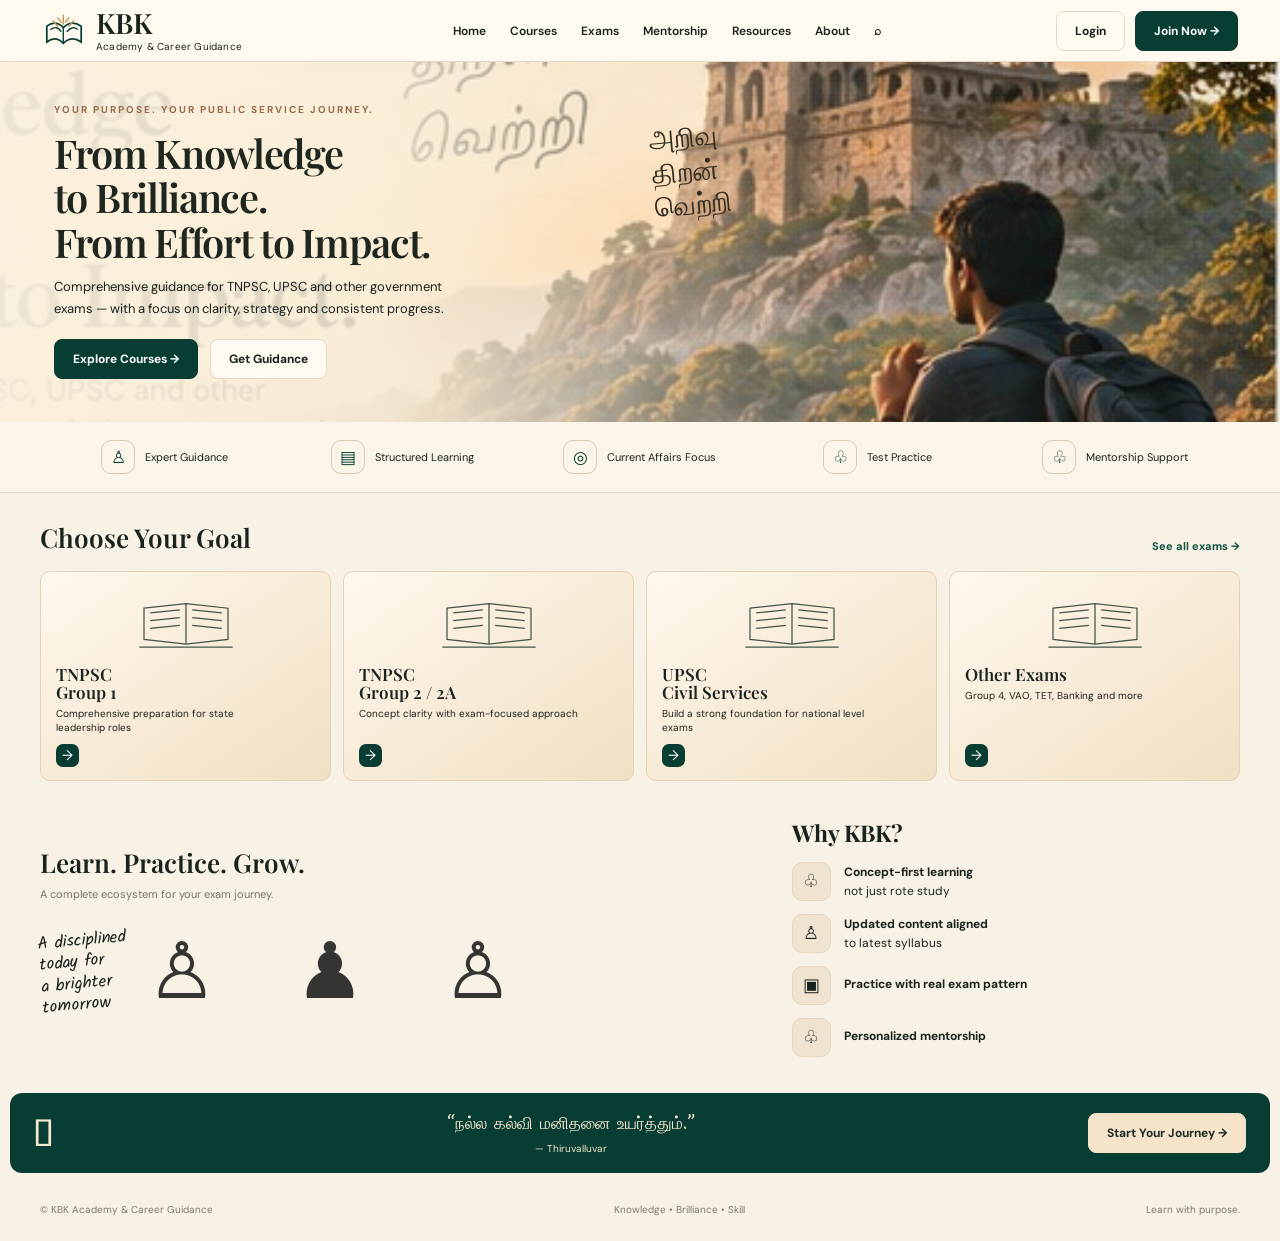
==== index.html @ b82e8f91 "Add files via upload" ====
<!doctype html>
<html lang="en"><head><meta charset="utf-8"><meta name="viewport" content="width=device-width,initial-scale=1"><title>KBK Academy & Career Guidance</title><link rel="stylesheet" href="styles.css"></head>
<body>
<header class="topbar"><a class="brand" href="index.html"><span class="brandmark"><svg viewBox="0 0 64 54" fill="none" aria-hidden="true"><path d="M7 20Q20 10 31 22Q43 10 57 20V43Q43 33 31 45Q20 33 7 43Z" stroke="currentColor" stroke-width="2.5"/><path d="M31 22V45M12 25Q22 18 28 28M36 28Q45 18 52 25" stroke="currentColor" stroke-width="2"/><path d="M31 4V17M23 8l5 6M39 8l-5 6M16 12l7 8M46 12l-7 8" stroke="#c39b5b" stroke-width="2" stroke-linecap="round"/></svg></span><span class="brandname">KBK<small>Academy & Career Guidance</small></span></a><nav class="nav"><a href="#home">Home</a><a href="#goals">Courses</a><a href="#goals">Exams</a><a href="#why">Mentorship</a><a href="#why">Resources</a><a href="#about">About</a><a href="#goals">⌕</a></nav><div class="actions"><a class="btn" href="student-dashboard.html">Login</a><a class="btn primary" href="student-dashboard.html">Join Now →</a></div></header>
<main id="home"><section class="hero"><div class="hero-copy"><div class="eyebrow">Your purpose. Your public service journey.</div><h1>From Knowledge<br>to Brilliance.<br>From Effort to Impact.</h1><p>Comprehensive guidance for TNPSC, UPSC and other government exams — with a focus on clarity, strategy and consistent progress.</p><div class="hero-buttons"><a class="btn primary" href="#goals">Explore Courses →</a><a class="btn" href="#why">Get Guidance</a></div></div><div class="hero-script">அறிவு<br>திறன்<br>வெற்றி</div></section>
<div class="feature-strip"><div class="feature"><span class="feature-icon">♙</span>Expert Guidance</div><div class="feature"><span class="feature-icon">▤</span>Structured Learning</div><div class="feature"><span class="feature-icon">◎</span>Current Affairs Focus</div><div class="feature"><span class="feature-icon">♧</span>Test Practice</div><div class="feature"><span class="feature-icon">♧</span>Mentorship Support</div></div>
<section class="section" id="goals"><div class="section-heading"><h2>Choose Your Goal</h2><a class="text-link" href="student-dashboard.html">See all exams →</a></div><div class="exam-grid">
<a class="exam-card" href="student-dashboard.html"><div class="exam-art"><svg viewBox="0 0 160 90" fill="none" stroke="currentColor" stroke-width="1.6"><path d="M18 72H142M25 66H135M32 62V39H128V62M25 39L80 9L135 39ZM42 39V62M58 39V62M80 39V62M102 39V62M118 39V62M20 72H140"/><path d="M39 31H121M48 25H112M58 19H102M68 14H92"/><path d="M72 62V48Q80 37 88 48V62"/></svg></div><h3>TNPSC<br>Group 1</h3><p>Comprehensive preparation for state leadership roles</p><span class="round-arrow">→</span></a>
<a class="exam-card" href="student-dashboard.html"><div class="exam-art"><svg viewBox="0 0 160 90" fill="none" stroke="currentColor" stroke-width="1.6"><path d="M18 72H142M25 66H135M32 62V39H128V62M25 39L80 9L135 39ZM42 39V62M58 39V62M80 39V62M102 39V62M118 39V62M20 72H140"/><path d="M39 31H121M48 25H112M58 19H102M68 14H92"/><path d="M72 62V48Q80 37 88 48V62"/></svg></div><h3>TNPSC<br>Group 2 / 2A</h3><p>Concept clarity with exam-focused approach</p><span class="round-arrow">→</span></a>
<a class="exam-card" href="student-dashboard.html"><div class="exam-art"><svg viewBox="0 0 160 90" fill="none" stroke="currentColor" stroke-width="1.6"><path d="M20 38L80 12L140 38ZM28 42H132M24 70H136M18 76H142"/><path d="M36 43V69M52 43V69M68 43V69M84 43V69M100 43V69M116 43V69M132 43V69"/><path d="M80 15V4M76 4H84"/></svg></div><h3>UPSC<br>Civil Services</h3><p>Build a strong foundation for national level exams</p><span class="round-arrow">→</span></a>
<a class="exam-card" href="student-dashboard.html"><div class="exam-art"><svg viewBox="0 0 160 90" fill="none" stroke="currentColor" stroke-width="1.6"><path d="M26 26L80 20L134 26V66L80 72L26 66Z"/><path d="M80 20V72M34 32L72 28M34 42L72 38M34 52L72 48M88 28L126 32M88 38L126 42M88 48L126 52"/><path d="M20 76H140"/></svg></div><h3>Other Exams</h3><p>Group 4, VAO, TET, Banking and more</p><span class="round-arrow">→</span></a></div></section>
<section class="section learn-grid" id="why"><div><div class="section-heading"><div><h2>Learn. Practice. Grow.</h2><p style="margin-top:8px">A complete ecosystem for your exam journey.</p></div></div><div class="study-illustration"><div class="scribble">A disciplined<br>today for<br>a brighter<br>tomorrow</div><div class="student-art">♙　♟　♙</div></div></div><div><h2 class="serif" style="font-size:23px;margin:0 0 14px">Why KBK?</h2><div class="why-list"><div class="why-item"><span class="why-icon">♧</span><div><b>Concept-first learning</b>not just rote study</div></div><div class="why-item"><span class="why-icon">♙</span><div><b>Updated content aligned</b>to latest syllabus</div></div><div class="why-item"><span class="why-icon">▣</span><div><b>Practice with real exam pattern</b></div></div><div class="why-item"><span class="why-icon">♧</span><div><b>Personalized mentorship</b></div></div></div></div></section>
<div class="quote-band" id="about"><span style="font-size:38px">𓂀</span><blockquote>“நல்ல கல்வி மனிதனை உயர்த்தும்.”<small>— Thiruvalluvar</small></blockquote><a class="btn cream" href="student-dashboard.html">Start Your Journey →</a></div></main><footer class="footer"><span>© KBK Academy & Career Guidance</span><span>Knowledge • Brilliance • Skill</span><span>Learn with purpose.</span></footer>
<script>
document.querySelectorAll('.brandmark').forEach(e=>e.innerHTML=`<svg viewBox="0 0 64 54" fill="none" aria-hidden="true"><path d="M7 20Q20 10 31 22Q43 10 57 20V43Q43 33 31 45Q20 33 7 43Z" stroke="currentColor" stroke-width="2.5"/><path d="M31 22V45M12 25Q22 18 28 28M36 28Q45 18 52 25" stroke="currentColor" stroke-width="2"/><path d="M31 4V17M23 8l5 6M39 8l-5 6M16 12l7 8M46 12l-7 8" stroke="#c39b5b" stroke-width="2" stroke-linecap="round"/></svg>`);
document.querySelectorAll('.exam-art').forEach(e=>{const t=e.textContent.trim();e.innerHTML=t==='<svg viewBox="0 0 160 90" fill="none" stroke="currentColor" stroke-width="1.6"><path d="M18 72H142M25 66H135M32 62V39H128V62M25 39L80 9L135 39ZM42 39V62M58 39V62M80 39V62M102 39V62M118 39V62M20 72H140"/><path d="M39 31H121M48 25H112M58 19H102M68 14H92"/><path d="M72 62V48Q80 37 88 48V62"/></svg>'?`<svg viewBox="0 0 160 90" fill="none" stroke="currentColor" stroke-width="1.6"><path d="M18 72H142M25 66H135M32 62V39H128V62M25 39L80 9L135 39ZM42 39V62M58 39V62M80 39V62M102 39V62M118 39V62M20 72H140"/><path d="M39 31H121M48 25H112M58 19H102M68 14H92"/><path d="M72 62V48Q80 37 88 48V62"/></svg>`:t==='<svg viewBox="0 0 160 90" fill="none" stroke="currentColor" stroke-width="1.6"><path d="M20 38L80 12L140 38ZM28 42H132M24 70H136M18 76H142"/><path d="M36 43V69M52 43V69M68 43V69M84 43V69M100 43V69M116 43V69M132 43V69"/><path d="M80 15V4M76 4H84"/></svg>'?`<svg viewBox="0 0 160 90" fill="none" stroke="currentColor" stroke-width="1.6"><path d="M20 38L80 12L140 38ZM28 42H132M24 70H136M18 76H142"/><path d="M36 43V69M52 43V69M68 43V69M84 43V69M100 43V69M116 43V69M132 43V69"/><path d="M80 15V4M76 4H84"/></svg>`:`<svg viewBox="0 0 160 90" fill="none" stroke="currentColor" stroke-width="1.6"><path d="M26 26L80 20L134 26V66L80 72L26 66Z"/><path d="M80 20V72M34 32L72 28M34 42L72 38M34 52L72 48M88 28L126 32M88 38L126 42M88 48L126 52"/><path d="M20 76H140"/></svg>`});
</script></body></html>
---- styles.css ----
@import url('https://fonts.googleapis.com/css2?family=DM+Sans:wght@400;500;600;700&family=Playfair+Display:wght@500;600;700&family=Kalam:wght@400;700&display=swap');
:root{--ink:#172b24;--green:#073d32;--green2:#0e5142;--cream:#f7f1e6;--paper:#fffaf1;--sand:#ead9bd;--gold:#c69b59;--muted:#77766e;--line:#e4d8c6;--red:#b94b36;--shadow:0 8px 28px rgba(46,35,18,.08)}
*{box-sizing:border-box}html{scroll-behavior:smooth}body{margin:0;background:var(--cream);color:#18231e;font-family:'DM Sans',sans-serif;font-size:14px}a{color:inherit;text-decoration:none}button{font:inherit;cursor:pointer}.serif{font-family:'Playfair Display',serif}.wrap{max-width:1500px;margin:auto;padding:0 40px}.topbar{height:62px;display:flex;align-items:center;justify-content:space-between;padding:0 42px;border-bottom:1px solid #e6dac8;background:rgba(255,250,241,.94);position:sticky;top:0;z-index:10}.brand{display:flex;align-items:center;gap:10px;min-width:235px}.brandmark{width:44px;height:39px;color:var(--green);display:grid;place-items:center}.brandmark svg{width:44px;height:40px}.brandname{font:600 28px 'Playfair Display',serif;line-height:1}.brandname small{display:block;font:10px 'DM Sans',sans-serif;letter-spacing:.2px;margin-top:3px}.nav{display:flex;align-items:center;gap:24px;font-size:12px;font-weight:600}.nav a:hover{color:var(--gold)}.actions{display:flex;align-items:center;gap:10px}.btn{border:1px solid var(--line);background:#fffaf2;border-radius:8px;padding:11px 18px;font-size:12px;font-weight:700;display:inline-flex;align-items:center;justify-content:center;gap:8px;transition:.2s}.btn:hover{transform:translateY(-1px);box-shadow:var(--shadow)}.btn.primary{background:var(--green);color:white;border-color:var(--green)}.btn.cream{background:#f5e4c9;border-color:#f5e4c9;color:#1b2b22}.iconbtn{border:0;background:transparent;font-size:18px}.hero{position:relative;min-height:360px;overflow:hidden;background:#ead3ad url('hero-landscape.jpg') center 46%/cover no-repeat;display:flex;align-items:center}.hero:before{content:"";position:absolute;inset:0;background:linear-gradient(90deg,rgba(250,241,222,.94) 0%,rgba(250,241,222,.85) 30%,rgba(250,241,222,.1) 65%,rgba(17,35,26,.05) 100%)}.hero-copy{position:relative;z-index:1;width:min(570px,58%);padding:40px 0 42px 4.2%}.eyebrow{font-size:10px;letter-spacing:2px;text-transform:uppercase;color:#9a6a4c;font-weight:700;margin-bottom:15px}.hero h1{font:600 clamp(32px,3.1vw,47px)/1.12 'Playfair Display',serif;letter-spacing:-1.3px;margin:0 0 12px;color:#1e261e}.hero p{max-width:410px;line-height:1.65;margin:0 0 20px;font-size:13px}.hero-buttons{display:flex;gap:12px;flex-wrap:wrap}.hero-script{position:absolute;right:43%;top:17%;font:28px/1.2 'Kalam',cursive;color:#312b20;transform:rotate(-5deg);z-index:1}.feature-strip{display:grid;grid-template-columns:repeat(5,1fr);padding:18px 4%;background:#fbf5e9;border-bottom:1px solid var(--line);gap:10px}.feature{display:flex;align-items:center;justify-content:center;gap:10px;font-size:11px}.feature-icon{width:34px;height:34px;border:1px solid #d9cbb4;border-radius:10px;display:grid;place-items:center;color:var(--green);font-size:17px}.section{padding:30px 40px 36px;max-width:1500px;margin:auto}.section-heading{display:flex;align-items:end;justify-content:space-between;gap:25px;margin-bottom:18px}.section-heading h2{font:600 26px/1.15 'Playfair Display',serif;margin:0}.section-heading p{color:var(--muted);font-size:11px;max-width:360px;line-height:1.5;margin:0}.text-link{color:var(--green2);font-size:11px;font-weight:700}.exam-grid{display:grid;grid-template-columns:repeat(4,1fr);gap:12px}.exam-card{border:1px solid #e5d1b3;border-radius:10px;background:linear-gradient(145deg,#fff8ed,#f1dfc3);padding:14px 15px 13px;min-height:194px;display:flex;flex-direction:column;position:relative;overflow:hidden}.exam-art{height:75px;display:grid;place-items:center;color:#405447}.exam-art svg{width:100%;height:70px;max-width:150px}.exam-card h3{font:600 17px/1.05 'Playfair Display',serif;margin:5px 0}.exam-card p{font-size:10px;line-height:1.45;margin:0 0 8px;max-width:220px}.round-arrow{margin-top:auto;align-self:flex-start;width:23px;height:23px;border-radius:7px;background:var(--green);color:white;display:grid;place-items:center;font-size:14px}.learn-grid{display:grid;grid-template-columns:1.45fr .9fr;gap:30px;align-items:center;padding-top:0}.study-illustration{display:flex;align-items:center;gap:18px}.study-illustration .scribble{font:17px/1.25 'Kalam',cursive;max-width:125px;transform:rotate(-5deg)}.student-art{font-size:78px;filter:grayscale(1);opacity:.9}.why-list{display:grid;gap:13px}.why-item{display:flex;gap:13px;align-items:center;font-size:12px}.why-item b{display:block;font-weight:700;margin-bottom:3px}.why-icon{width:39px;height:39px;border-radius:10px;background:#f0e4d0;border:1px solid #e3d5c0;display:grid;place-items:center;font-size:18px}.quote-band{margin:0 10px 5px;background:var(--green);border-radius:12px;color:#f8e9d1;padding:15px 24px;display:flex;align-items:center;justify-content:space-between;gap:20px}.quote-band blockquote{font:17px 'Kalam',cursive;margin:0;text-align:center;flex:1}.quote-band small{display:block;font:10px 'DM Sans',sans-serif;margin-top:4px}.footer{padding:25px 40px;color:#7d7a6e;font-size:10px;display:flex;justify-content:space-between}
/* shared application shell */
.appbody{background:#f6f2e9;min-height:100vh}.app-shell{display:grid;grid-template-columns:185px minmax(0,1fr);min-height:100vh;max-width:1700px;margin:auto;background:#f8f4eb}.sidebar{background:linear-gradient(160deg,#064033,#062c26);color:#f7f0e3;padding:16px 10px;display:flex;flex-direction:column;gap:6px;min-height:100vh}.side-brand{display:flex;align-items:center;gap:8px;padding:0 10px 18px;border-bottom:1px solid rgba(255,255,255,.13);margin-bottom:8px}.side-brand .brandname{font-size:20px}.side-brand .brandname small{font-size:8px}.side-brand .brandmark{color:#e9c88f;width:34px}.side-link{display:flex;gap:10px;align-items:center;padding:9px 10px;border-radius:7px;font-size:11px;color:#e8e9df}.side-link.active,.side-link:hover{background:rgba(255,255,255,.13);color:white}.side-link span{width:15px;text-align:center}.app-main{min-width:0;padding:18px 18px 28px}.app-top{display:flex;align-items:center;justify-content:space-between;gap:14px;margin-bottom:15px}.welcome h1{font:600 22px 'Playfair Display',serif;margin:0 0 5px}.welcome p{font-size:11px;margin:0;color:#74756c}.searchbox{border:1px solid #e7ded0;background:#fffaf3;border-radius:8px;padding:9px 12px;width:210px;color:#777;font-size:10px}.top-icons{display:flex;align-items:center;gap:14px}.avatar{width:27px;height:27px;background:#3d416c;border-radius:50%;display:grid;place-items:center;color:#fff;font-size:11px;font-weight:700}.quote-tamil{font:18px 'Kalam',cursive;color:#2b3129;text-align:right;max-width:240px}.quote-tamil small{font:10px 'DM Sans',sans-serif;display:block}.dash-cards{display:grid;grid-template-columns:1.15fr 1.15fr .75fr 1fr;gap:10px}.panel{background:#fffdf8;border:1px solid #eee5d8;border-radius:10px;padding:13px;box-shadow:0 2px 7px rgba(60,44,22,.025);min-width:0}.panel h3{font-size:11px;margin:0 0 11px}.panel p{font-size:10px;line-height:1.5;color:#6f716a;margin:7px 0}.focus-course{display:flex;align-items:center;gap:8px;font-weight:700;font-size:11px}.mini-icon{width:25px;height:25px;border-radius:7px;background:#f1e6d2;display:grid;place-items:center}.progress{height:6px;background:#e8e5da;border-radius:10px;overflow:hidden;margin:8px 0}.progress i{display:block;height:100%;background:#147454;border-radius:10px}.tiny-link{font-size:9px;color:#0d5945;font-weight:600}.task{display:flex;gap:7px;align-items:center;font-size:10px;margin:7px 0}.check{width:13px;height:13px;border:1px solid #a8a79b;border-radius:3px;display:grid;place-items:center;font-size:9px;flex-shrink:0}.check.done{background:#0e6a4d;color:white;border-color:#0e6a4d}.streak{font-size:25px;text-align:center;font-weight:700}.flame{font-size:28px}.live-time{text-align:center;font-size:10px}.live-button{display:block;text-align:center;background:var(--green);color:white;border-radius:6px;padding:8px;font-size:10px;margin-top:10px}.progress-row{margin-top:14px}.progress-row-head{display:flex;align-items:center;justify-content:space-between;margin-bottom:9px}.progress-row-head h2{font:600 18px 'Playfair Display',serif;margin:0}.subject-grid{display:grid;grid-template-columns:repeat(5,1fr);gap:8px}.subject .subtop{font-size:10px;margin-bottom:8px}.subject strong{font-size:12px}.subject small{float:right;font-size:9px;color:#85857c}.subject .progress{margin:6px 0 0}.lower-dashboard{display:grid;grid-template-columns:1fr 1fr;gap:12px;margin-top:14px}.quote-small{font:16px 'Kalam',cursive;text-align:center;padding:14px;color:#5b634f}
/* course page */
.course-layout{display:grid;grid-template-columns:155px minmax(0,1fr) 190px;gap:12px;margin-top:16px}.module-panel{padding:12px 10px}.module-panel h3{font-size:12px;margin:0 0 10px}.module{font-size:10px;padding:7px 6px;border-radius:5px;margin:3px 0}.module.active{background:#e1e9df;color:#0b563f;font-weight:700}.module-title{font-weight:700;margin:12px 0 5px;font-size:10px}.lesson-title{font-size:16px;font-weight:700;margin:0}.lesson-tabs{display:flex;gap:22px;align-items:center;border-bottom:1px solid #e7dfd2;padding:12px 0;font-size:9px;color:#777}.lesson-tabs .selected{color:#0c4c3c;border-bottom:2px solid #0c4c3c;padding-bottom:9px;margin-bottom:-13px}.video-frame{background:#1a211e;border-radius:7px;min-height:210px;position:relative;overflow:hidden;display:grid;place-items:center;margin-top:12px}.video-slide{background:#f5e8cf;width:100%;height:100%;min-height:210px;display:grid;grid-template-columns:1fr 1fr;align-items:center;padding:20px;color:#29271f;gap:10px}.video-slide h2{font:24px 'Kalam',cursive;text-align:center}.video-slide ul{font:11px 'Kalam',cursive;line-height:1.9}.play{position:absolute;left:50%;top:50%;transform:translate(-50%,-50%);width:42px;height:42px;border-radius:50%;background:rgba(0,0,0,.72);color:white;display:grid;place-items:center;font-size:17px}.video-controls{position:absolute;bottom:0;left:0;right:0;background:#111;color:white;padding:8px 10px;font-size:9px;display:flex;justify-content:space-between}.key-list{font-size:10px;line-height:2.1;padding-left:14px}.note-action{display:flex;justify-content:space-between;font-size:9px;margin-top:9px}.course-topline{display:flex;justify-content:space-between;align-items:center;gap:10px}.course-topline .btn{padding:8px 10px;font-size:10px}
/* admin */
.admin-stats{display:grid;grid-template-columns:repeat(4,1fr);gap:10px}.stat{display:flex;align-items:center;gap:10px}.stat-icon{width:36px;height:36px;border-radius:10px;background:#e4eee7;display:grid;place-items:center;color:#0c5a44;font-size:17px}.stat label{font-size:9px;color:#74756c;display:block}.stat strong{font-size:20px;display:block;margin:3px 0}.stat small{color:#16835b;font-size:9px}.admin-content{display:grid;grid-template-columns:1.2fr .9fr;gap:12px;margin-top:12px}.chart{height:130px;display:flex;align-items:end;gap:12px;padding:15px 8px 0;border-bottom:1px solid #d8d6cb;background:repeating-linear-gradient(to bottom,transparent 0,transparent 30px,#eeeadf 31px)}.bar{flex:1;background:#9fc6b3;border-radius:4px 4px 0 0;position:relative;min-width:9px}.bar:after{content:attr(data-month);position:absolute;bottom:-17px;left:50%;transform:translateX(-50%);font-size:8px;color:#74756c}.coursebar{height:7px;border-radius:10px;background:#e9e4d8;overflow:hidden;flex:1}.coursebar i{height:100%;display:block;background:#0f6954;border-radius:10px}.course-rank{display:flex;align-items:center;gap:10px;margin:13px 0;font-size:10px}.activity-row{display:grid;grid-template-columns:55px 1fr auto;gap:8px;font-size:9px;padding:9px 0;border-bottom:1px solid #f0eadf}.quick-actions{display:grid;grid-template-columns:1fr 1fr;gap:8px}.quick-actions .btn{font-size:9px;padding:10px 7px;background:#edf0e8;border-color:#edf0e8}.mobile-menu{display:none}
@media(max-width:1050px){.topbar{padding:0 22px}.nav{gap:13px}.wrap{padding:0 22px}.section{padding-left:22px;padding-right:22px}.hero-copy{padding-left:22px}.dash-cards{grid-template-columns:repeat(2,1fr)}.subject-grid{grid-template-columns:repeat(3,1fr)}.course-layout{grid-template-columns:135px minmax(0,1fr)}.course-aside{grid-column:2;display:grid;grid-template-columns:1fr 1fr;gap:10px}.admin-stats{grid-template-columns:repeat(2,1fr)}}
@media(max-width:720px){.topbar{height:58px;padding:0 14px}.brand{min-width:0}.brandname{font-size:23px}.brandname small{font-size:8px}.nav{display:none}.actions .btn:not(.primary){display:none}.actions .btn.primary{padding:9px 11px}.wrap{padding:0 14px}.hero{min-height:430px;background-position:56% center;align-items:flex-start}.hero:before{background:linear-gradient(90deg,rgba(250,241,222,.94),rgba(250,241,222,.72) 64%,rgba(250,241,222,.15))}.hero-copy{width:88%;padding:36px 0 25px 15px}.hero h1{font-size:36px}.hero-script{right:8%;top:60%;font-size:20px}.feature-strip{grid-template-columns:repeat(2,1fr);padding:15px 10px}.feature:last-child{grid-column:span 2}.section{padding:25px 14px}.section-heading{align-items:start;flex-direction:column;gap:10px}.section-heading h2{font-size:25px}.exam-grid{grid-template-columns:repeat(2,1fr);gap:9px}.exam-card{padding:11px;min-height:190px}.exam-card h3{font-size:16px}.learn-grid{grid-template-columns:1fr;gap:20px}.student-art{font-size:55px}.quote-band{margin:0 7px;padding:15px;flex-wrap:wrap}.quote-band .btn{margin:auto}.footer{padding:20px 14px;gap:10px;flex-wrap:wrap}
.app-shell{grid-template-columns:1fr}.sidebar{min-height:0;padding:9px;flex-direction:row;overflow:auto;align-items:center;gap:4px;position:sticky;top:0;z-index:12}.side-brand{border:0;margin:0;padding:0 8px;min-width:max-content}.side-brand .brandmark{width:25px}.side-brand .brandname{font-size:16px}.side-brand .brandname small{display:none}.side-link{min-width:max-content;padding:9px;font-size:10px}.side-link span{width:auto}.side-link:not(.active){display:none}.app-main{padding:13px 10px}.app-top{align-items:flex-start}.welcome h1{font-size:19px}.welcome p{font-size:10px}.searchbox{display:none}.quote-tamil{display:none}.dash-cards{grid-template-columns:1fr 1fr;gap:7px}.panel{padding:10px}.panel h3{font-size:10px}.streak{font-size:21px}.subject-grid{grid-template-columns:repeat(2,1fr)}.progress-row-head h2{font-size:17px}.lower-dashboard{grid-template-columns:1fr}.course-layout{grid-template-columns:1fr}.module-panel{display:none}.course-aside{grid-column:1;grid-template-columns:1fr 1fr}.lesson-title{font-size:14px}.lesson-tabs{gap:13px;overflow:auto;white-space:nowrap}.video-slide{padding:10px;min-height:180px}.video-slide h2{font-size:18px}.video-slide ul{font-size:9px}.video-frame{min-height:180px}.admin-stats{grid-template-columns:1fr 1fr;gap:7px}.stat strong{font-size:18px}.admin-content{grid-template-columns:1fr}.activity-row{grid-template-columns:45px 1fr}.activity-row span:last-child{display:none}.quick-actions .btn{padding:9px 4px}.app-top .top-icons{gap:8px}}
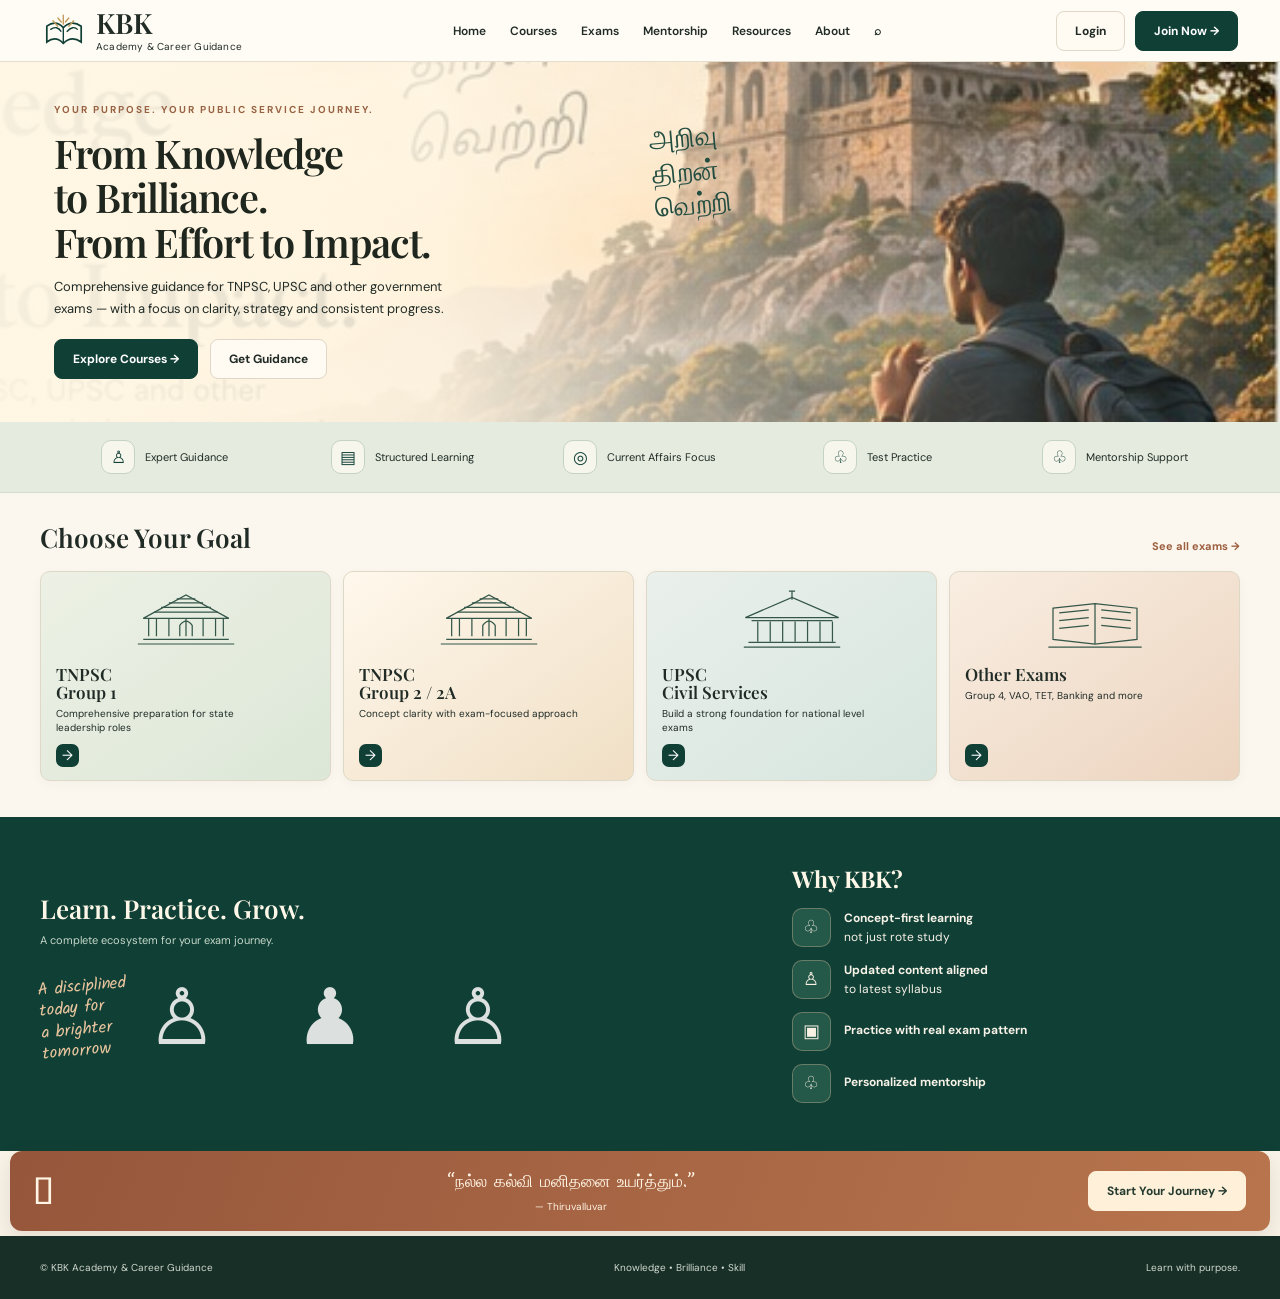
==== commit ce654082: "Add files via upload" ====
--- a/index.html
+++ b/index.html
@@ -10,8 +10,4 @@
 <a class="exam-card" href="student-dashboard.html"><div class="exam-art"><svg viewBox="0 0 160 90" fill="none" stroke="currentColor" stroke-width="1.6"><path d="M20 38L80 12L140 38ZM28 42H132M24 70H136M18 76H142"/><path d="M36 43V69M52 43V69M68 43V69M84 43V69M100 43V69M116 43V69M132 43V69"/><path d="M80 15V4M76 4H84"/></svg></div><h3>UPSC<br>Civil Services</h3><p>Build a strong foundation for national level exams</p><span class="round-arrow">→</span></a>
 <a class="exam-card" href="student-dashboard.html"><div class="exam-art"><svg viewBox="0 0 160 90" fill="none" stroke="currentColor" stroke-width="1.6"><path d="M26 26L80 20L134 26V66L80 72L26 66Z"/><path d="M80 20V72M34 32L72 28M34 42L72 38M34 52L72 48M88 28L126 32M88 38L126 42M88 48L126 52"/><path d="M20 76H140"/></svg></div><h3>Other Exams</h3><p>Group 4, VAO, TET, Banking and more</p><span class="round-arrow">→</span></a></div></section>
 <section class="section learn-grid" id="why"><div><div class="section-heading"><div><h2>Learn. Practice. Grow.</h2><p style="margin-top:8px">A complete ecosystem for your exam journey.</p></div></div><div class="study-illustration"><div class="scribble">A disciplined<br>today for<br>a brighter<br>tomorrow</div><div class="student-art">♙　♟　♙</div></div></div><div><h2 class="serif" style="font-size:23px;margin:0 0 14px">Why KBK?</h2><div class="why-list"><div class="why-item"><span class="why-icon">♧</span><div><b>Concept-first learning</b>not just rote study</div></div><div class="why-item"><span class="why-icon">♙</span><div><b>Updated content aligned</b>to latest syllabus</div></div><div class="why-item"><span class="why-icon">▣</span><div><b>Practice with real exam pattern</b></div></div><div class="why-item"><span class="why-icon">♧</span><div><b>Personalized mentorship</b></div></div></div></div></section>
-<div class="quote-band" id="about"><span style="font-size:38px">𓂀</span><blockquote>“நல்ல கல்வி மனிதனை உயர்த்தும்.”<small>— Thiruvalluvar</small></blockquote><a class="btn cream" href="student-dashboard.html">Start Your Journey →</a></div></main><footer class="footer"><span>© KBK Academy & Career Guidance</span><span>Knowledge • Brilliance • Skill</span><span>Learn with purpose.</span></footer>
-<script>
-document.querySelectorAll('.brandmark').forEach(e=>e.innerHTML=`<svg viewBox="0 0 64 54" fill="none" aria-hidden="true"><path d="M7 20Q20 10 31 22Q43 10 57 20V43Q43 33 31 45Q20 33 7 43Z" stroke="currentColor" stroke-width="2.5"/><path d="M31 22V45M12 25Q22 18 28 28M36 28Q45 18 52 25" stroke="currentColor" stroke-width="2"/><path d="M31 4V17M23 8l5 6M39 8l-5 6M16 12l7 8M46 12l-7 8" stroke="#c39b5b" stroke-width="2" stroke-linecap="round"/></svg>`);
-document.querySelectorAll('.exam-art').forEach(e=>{const t=e.textContent.trim();e.innerHTML=t==='<svg viewBox="0 0 160 90" fill="none" stroke="currentColor" stroke-width="1.6"><path d="M18 72H142M25 66H135M32 62V39H128V62M25 39L80 9L135 39ZM42 39V62M58 39V62M80 39V62M102 39V62M118 39V62M20 72H140"/><path d="M39 31H121M48 25H112M58 19H102M68 14H92"/><path d="M72 62V48Q80 37 88 48V62"/></svg>'?`<svg viewBox="0 0 160 90" fill="none" stroke="currentColor" stroke-width="1.6"><path d="M18 72H142M25 66H135M32 62V39H128V62M25 39L80 9L135 39ZM42 39V62M58 39V62M80 39V62M102 39V62M118 39V62M20 72H140"/><path d="M39 31H121M48 25H112M58 19H102M68 14H92"/><path d="M72 62V48Q80 37 88 48V62"/></svg>`:t==='<svg viewBox="0 0 160 90" fill="none" stroke="currentColor" stroke-width="1.6"><path d="M20 38L80 12L140 38ZM28 42H132M24 70H136M18 76H142"/><path d="M36 43V69M52 43V69M68 43V69M84 43V69M100 43V69M116 43V69M132 43V69"/><path d="M80 15V4M76 4H84"/></svg>'?`<svg viewBox="0 0 160 90" fill="none" stroke="currentColor" stroke-width="1.6"><path d="M20 38L80 12L140 38ZM28 42H132M24 70H136M18 76H142"/><path d="M36 43V69M52 43V69M68 43V69M84 43V69M100 43V69M116 43V69M132 43V69"/><path d="M80 15V4M76 4H84"/></svg>`:`<svg viewBox="0 0 160 90" fill="none" stroke="currentColor" stroke-width="1.6"><path d="M26 26L80 20L134 26V66L80 72L26 66Z"/><path d="M80 20V72M34 32L72 28M34 42L72 38M34 52L72 48M88 28L126 32M88 38L126 42M88 48L126 52"/><path d="M20 76H140"/></svg>`});
-</script></body></html>+<div class="quote-band" id="about"><span style="font-size:38px">𓂀</span><blockquote>“நல்ல கல்வி மனிதனை உயர்த்தும்.”<small>— Thiruvalluvar</small></blockquote><a class="btn cream" href="student-dashboard.html">Start Your Journey →</a></div></main><footer class="footer"><span>© KBK Academy & Career Guidance</span><span>Knowledge • Brilliance • Skill</span><span>Learn with purpose.</span></footer></body></html>
--- a/styles.css
+++ b/styles.css
@@ -11,3 +11,122 @@
 @media(max-width:1050px){.topbar{padding:0 22px}.nav{gap:13px}.wrap{padding:0 22px}.section{padding-left:22px;padding-right:22px}.hero-copy{padding-left:22px}.dash-cards{grid-template-columns:repeat(2,1fr)}.subject-grid{grid-template-columns:repeat(3,1fr)}.course-layout{grid-template-columns:135px minmax(0,1fr)}.course-aside{grid-column:2;display:grid;grid-template-columns:1fr 1fr;gap:10px}.admin-stats{grid-template-columns:repeat(2,1fr)}}
 @media(max-width:720px){.topbar{height:58px;padding:0 14px}.brand{min-width:0}.brandname{font-size:23px}.brandname small{font-size:8px}.nav{display:none}.actions .btn:not(.primary){display:none}.actions .btn.primary{padding:9px 11px}.wrap{padding:0 14px}.hero{min-height:430px;background-position:56% center;align-items:flex-start}.hero:before{background:linear-gradient(90deg,rgba(250,241,222,.94),rgba(250,241,222,.72) 64%,rgba(250,241,222,.15))}.hero-copy{width:88%;padding:36px 0 25px 15px}.hero h1{font-size:36px}.hero-script{right:8%;top:60%;font-size:20px}.feature-strip{grid-template-columns:repeat(2,1fr);padding:15px 10px}.feature:last-child{grid-column:span 2}.section{padding:25px 14px}.section-heading{align-items:start;flex-direction:column;gap:10px}.section-heading h2{font-size:25px}.exam-grid{grid-template-columns:repeat(2,1fr);gap:9px}.exam-card{padding:11px;min-height:190px}.exam-card h3{font-size:16px}.learn-grid{grid-template-columns:1fr;gap:20px}.student-art{font-size:55px}.quote-band{margin:0 7px;padding:15px;flex-wrap:wrap}.quote-band .btn{margin:auto}.footer{padding:20px 14px;gap:10px;flex-wrap:wrap}
 .app-shell{grid-template-columns:1fr}.sidebar{min-height:0;padding:9px;flex-direction:row;overflow:auto;align-items:center;gap:4px;position:sticky;top:0;z-index:12}.side-brand{border:0;margin:0;padding:0 8px;min-width:max-content}.side-brand .brandmark{width:25px}.side-brand .brandname{font-size:16px}.side-brand .brandname small{display:none}.side-link{min-width:max-content;padding:9px;font-size:10px}.side-link span{width:auto}.side-link:not(.active){display:none}.app-main{padding:13px 10px}.app-top{align-items:flex-start}.welcome h1{font-size:19px}.welcome p{font-size:10px}.searchbox{display:none}.quote-tamil{display:none}.dash-cards{grid-template-columns:1fr 1fr;gap:7px}.panel{padding:10px}.panel h3{font-size:10px}.streak{font-size:21px}.subject-grid{grid-template-columns:repeat(2,1fr)}.progress-row-head h2{font-size:17px}.lower-dashboard{grid-template-columns:1fr}.course-layout{grid-template-columns:1fr}.module-panel{display:none}.course-aside{grid-column:1;grid-template-columns:1fr 1fr}.lesson-title{font-size:14px}.lesson-tabs{gap:13px;overflow:auto;white-space:nowrap}.video-slide{padding:10px;min-height:180px}.video-slide h2{font-size:18px}.video-slide ul{font-size:9px}.video-frame{min-height:180px}.admin-stats{grid-template-columns:1fr 1fr;gap:7px}.stat strong{font-size:18px}.admin-content{grid-template-columns:1fr}.activity-row{grid-template-columns:45px 1fr}.activity-row span:last-child{display:none}.quick-actions .btn{padding:9px 4px}.app-top .top-icons{gap:8px}}
+
+
+/* KBK Theme Test 02 — Tamil Heritage / Sage / Copper */
+:root {
+  --ink: #202b26;
+  --green: #103f35;
+  --green2: #245e4f;
+  --cream: #f8f3e8;
+  --paper: #fffcf5;
+  --sand: #eadbc4;
+  --gold: #b8754d;
+  --muted: #77786f;
+  --line: #dfd7c7;
+  --red: #a95f3d;
+  --shadow: 0 10px 28px rgba(26, 49, 39, .09);
+}
+
+body { background: #f8f3e8; color: var(--ink); }
+.topbar { background: rgba(255,252,245,.97); border-bottom-color: #e5ddce; }
+.nav a:hover, .text-link { color: #9b5d3d; }
+.btn.primary, .round-arrow { background: #103f35; border-color: #103f35; }
+.btn.cream { background: #f1d8b8; border-color: #f1d8b8; }
+
+/* Hero stays scenic; the image remains the focal point. */
+.hero { background-color: #e6d8bd; }
+.hero:before {
+  background: linear-gradient(90deg,
+    rgba(255, 247, 229, .96) 0%,
+    rgba(255, 247, 229, .88) 34%,
+    rgba(255, 247, 229, .25) 67%,
+    rgba(18, 48, 38, .08) 100%);
+}
+.eyebrow { color: #986344; }
+.hero-script { color: #234d40; text-shadow: 0 1px 10px rgba(255,250,238,.45); }
+
+/* Sage feature strip separates the hero from the exam choices. */
+.feature-strip {
+  background: #e5ecdf;
+  border-bottom: 1px solid #d2ddce;
+}
+.feature-icon { background: rgba(255,252,245,.65); border-color: #c5d3c3; }
+
+/* Light goal section, with restrained colour variation between cards. */
+#goals.section { background: #fbf7ee; }
+.exam-card {
+  border-color: #ded8c6;
+  box-shadow: 0 3px 12px rgba(45,55,43,.035);
+  transition: transform .2s ease, box-shadow .2s ease;
+}
+.exam-card:hover { transform: translateY(-3px); box-shadow: var(--shadow); }
+.exam-card:nth-child(1) { background: linear-gradient(145deg, #edf1e5, #dce7d8); }
+.exam-card:nth-child(2) { background: linear-gradient(145deg, #fff8ec, #f0dfc5); }
+.exam-card:nth-child(3) { background: linear-gradient(145deg, #eaf0ec, #d7e5df); }
+.exam-card:nth-child(4) { background: linear-gradient(145deg, #f9eee2, #ecd4bf); }
+.exam-art { color: #345749; }
+.round-arrow { background: #103f35; }
+
+/* Strong contrast and a new visual chapter for learning + Why KBK. */
+.section.learn-grid {
+  max-width: none;
+  margin: 0;
+  padding: 46px max(40px, calc((100vw - 1420px) / 2)) 48px;
+  background: #103f35;
+  color: #fff8e9;
+}
+.learn-grid .section-heading h2,
+.learn-grid h2.serif { color: #fff8e9; }
+.learn-grid .section-heading p { color: #c6d8ca; }
+.study-illustration .scribble { color: #e7c49d; }
+.student-art { color: #f6eddb; filter: grayscale(1); opacity: .92; }
+.why-item { color: #f7f2e7; }
+.why-icon {
+  color: #f8f1e3;
+  background: #245849;
+  border-color: rgba(231,196,157,.35);
+}
+
+/* Copper quotation band and deep footer complete the colour journey. */
+.quote-band {
+  background: linear-gradient(110deg, #96563b, #b8754d);
+  color: #fff5e4;
+  box-shadow: 0 8px 22px rgba(93,53,34,.13);
+}
+.quote-band .btn.cream { background: #fff1d9; border-color: #fff1d9; color: #253b30; }
+.footer { background: #182f28; color: #d0d9ce; }
+
+/* Keep dashboard cards coordinated with the new palette. */
+.appbody, .app-shell { background: #f5f3e9; }
+.sidebar { background: linear-gradient(160deg, #103f35, #0a2e27); }
+.stat-icon { background: #e3ece1; color: #245e4f; }
+.progress i, .coursebar i { background: #34745b; }
+
+@media (max-width: 720px) {
+  .hero {
+    min-height: auto;
+    background-position: 58% center;
+    align-items: flex-start;
+  }
+  .hero:before {
+    background: linear-gradient(90deg,
+      rgba(255,247,229,.97) 0%,
+      rgba(255,247,229,.9) 58%,
+      rgba(255,247,229,.55) 100%);
+  }
+  .hero-copy { width: 100%; padding: 32px 18px 34px; }
+  .hero h1 { font-size: clamp(30px, 8vw, 36px); line-height: 1.12; letter-spacing: -.8px; }
+  .hero p { max-width: 100%; font-size: 14px; line-height: 1.6; }
+  .hero-script { display: none; }
+  .hero-buttons { gap: 10px; }
+  .hero-buttons .btn { padding: 12px 14px; font-size: 12px; }
+  .feature-strip { background: #e5ecdf; }
+  .section.learn-grid { padding: 32px 18px 36px; }
+  .exam-card:nth-child(1) { background: linear-gradient(145deg, #edf1e5, #dce7d8); }
+  .exam-card:nth-child(2) { background: linear-gradient(145deg, #fff8ec, #f0dfc5); }
+  .exam-card:nth-child(3) { background: linear-gradient(145deg, #eaf0ec, #d7e5df); }
+  .exam-card:nth-child(4) { background: linear-gradient(145deg, #f9eee2, #ecd4bf); }
+  .quote-band { background: linear-gradient(110deg, #96563b, #b8754d); }
+  .footer { background: #182f28; }
+}
